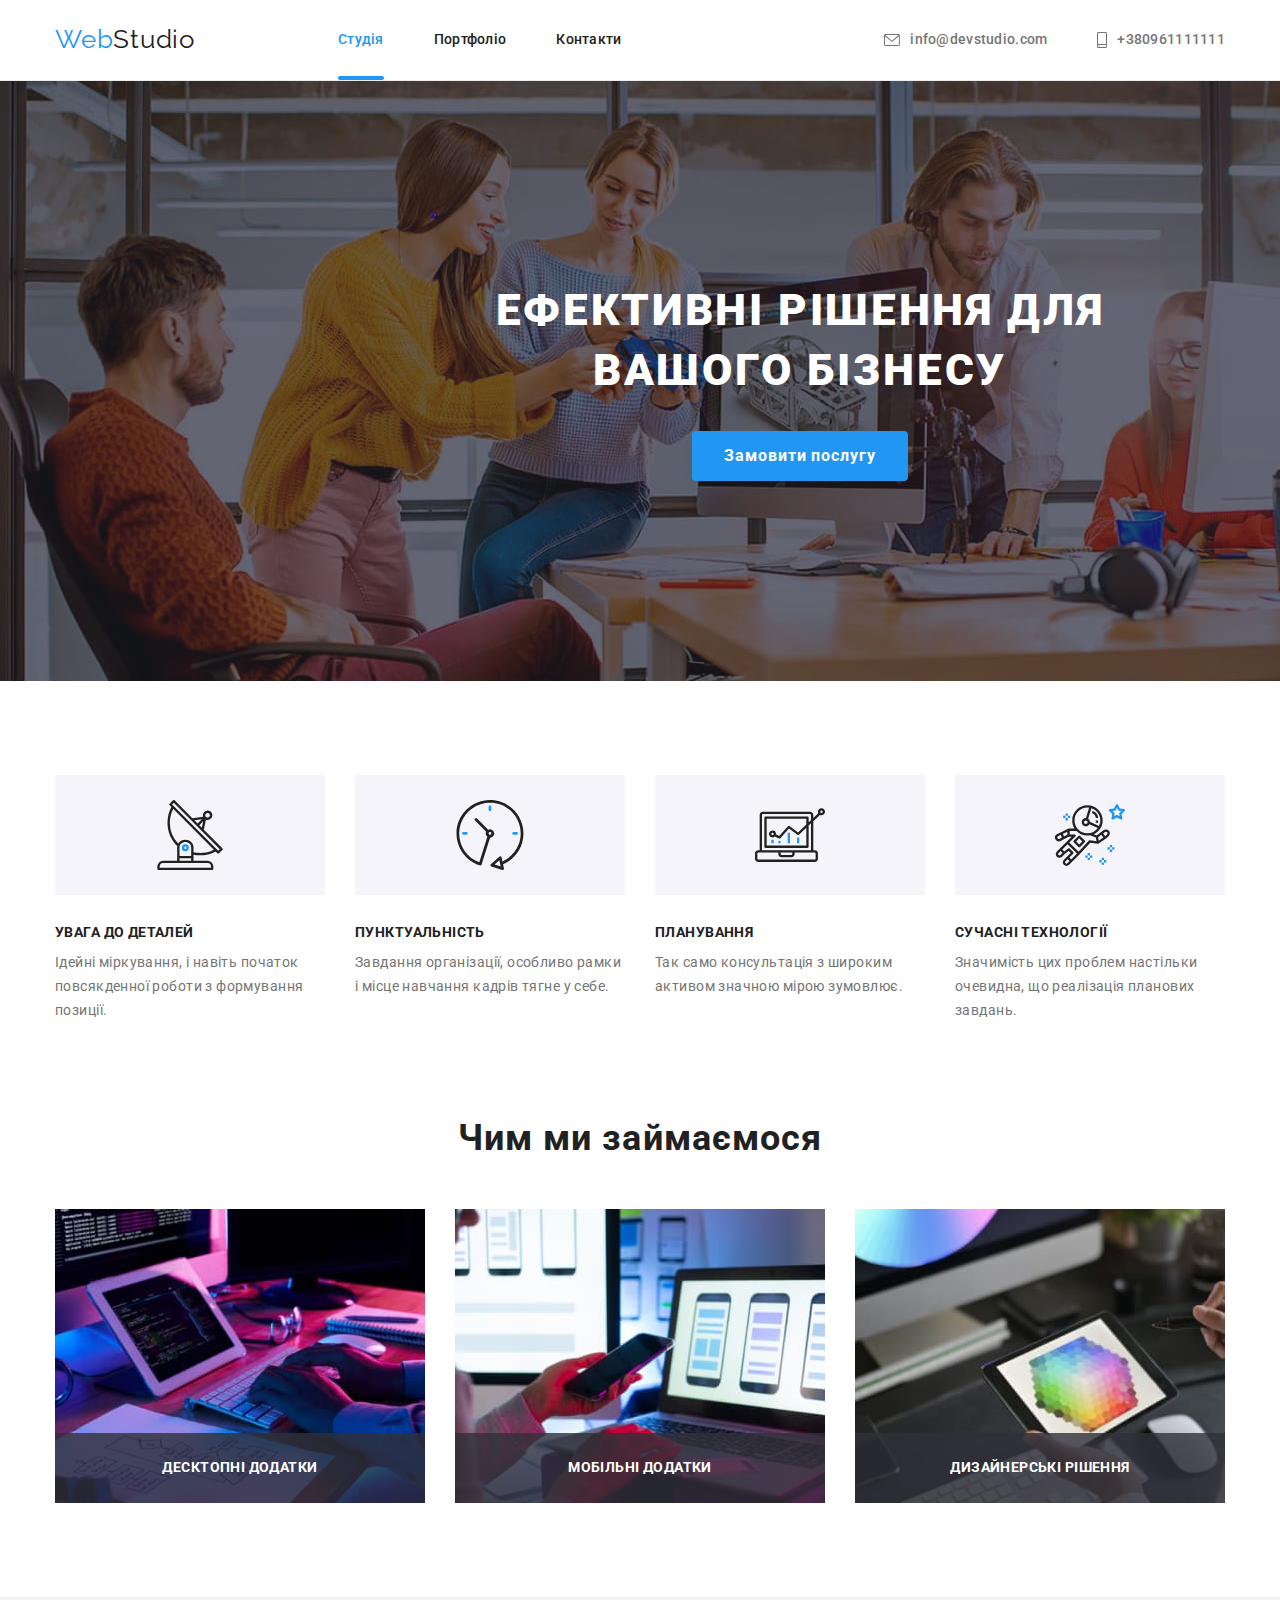
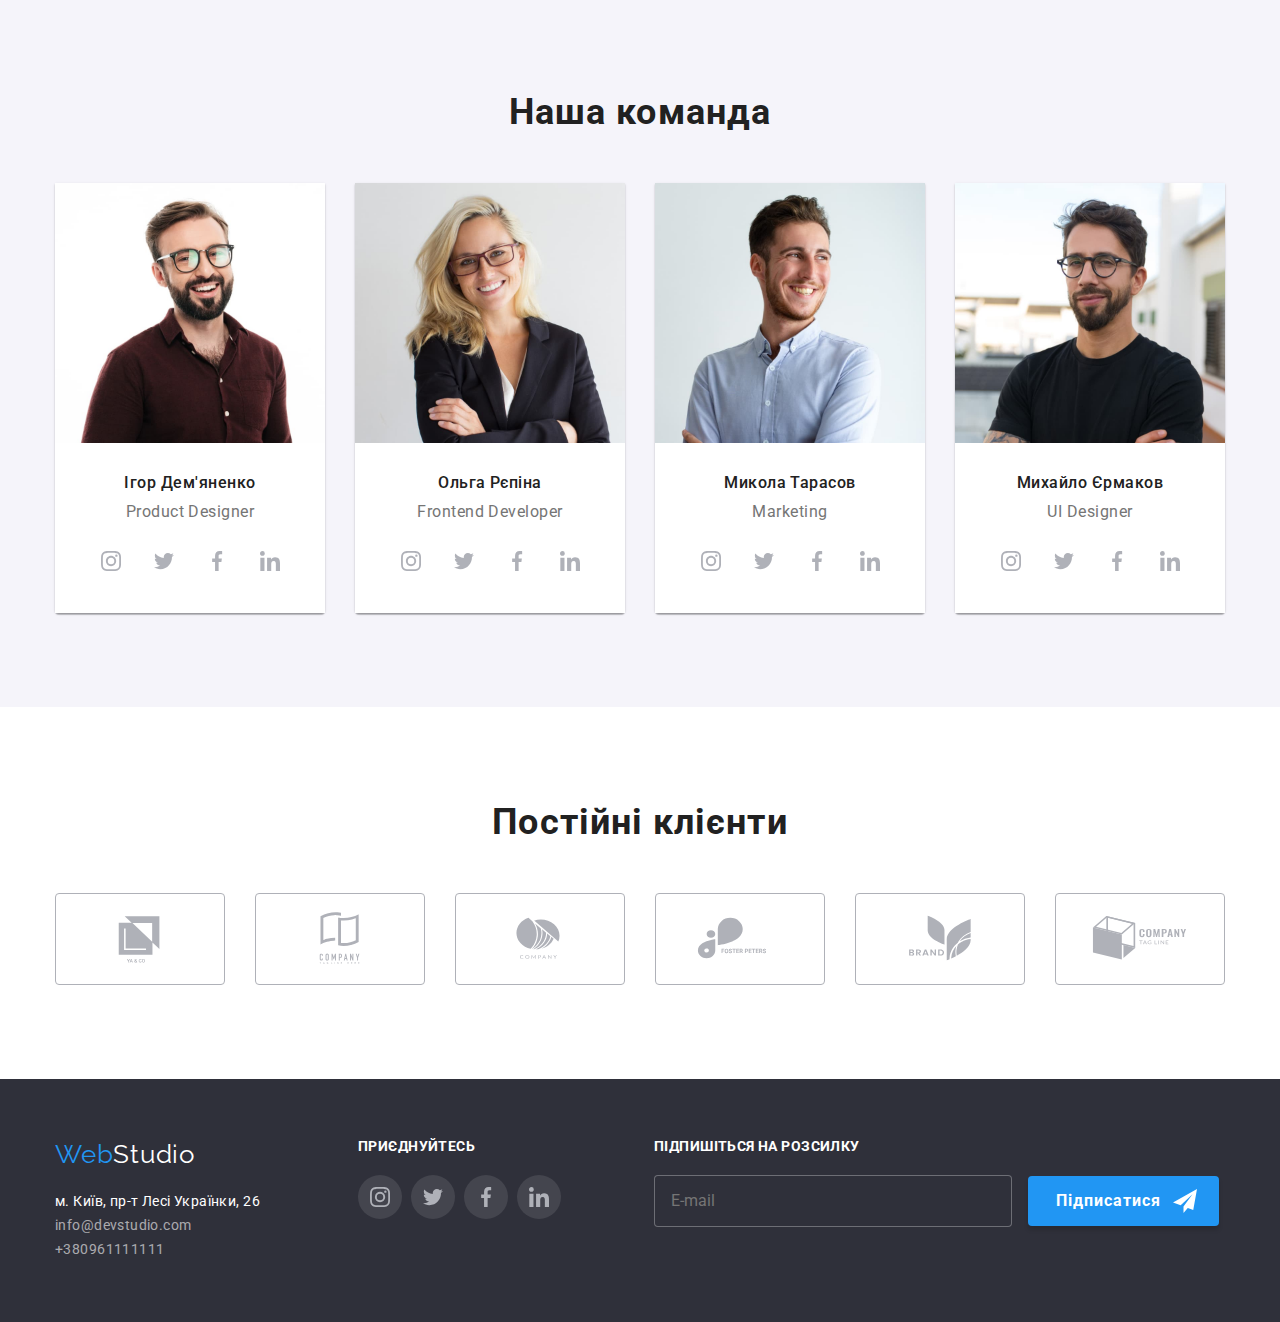
==== index.html @ 8be4a4b4 "Create forms" ====
<!DOCTYPE html>
<html lang="uk">
<head>
    <meta charset="UTF-8">
    <meta http-equiv="X-UA-Compatible" content="IE=edge">
    <meta name="viewport" content="width=, initial-scale=1.0">
    <title>Студія</title>
    
    <link rel="preconnect" href="https://fonts.googleapis.com">
    <link rel="preconnect" href="https://fonts.gstatic.com" crossorigin>
    <link href="https://fonts.googleapis.com/css2?family=Raleway:wght@700&family=Roboto:wght@400;500;700;900&display=swap"
        rel="stylesheet">

    <link rel="stylesheet" href="https://cdnjs.cloudflare.com/ajax/libs/modern-normalize/1.0.0/modern-normalize.min.css" />
    <link rel="stylesheet" href="./css/styles.css"/>
</head>

<body>



<header class="header">
   
<div class="container header-nav">
    <nav>
        <ul class="site-nav list">

            <li> <a class="logo" lang="en" href="/">Web<span class="logo-header-studio">Studio</span></a> </li>
            <li class="current"> <a class="link current" href="/" >Студія</a> </li>
            <li> <a class="link" href="./portfolio.html" >Портфоліо</a> </li>
            <li> <a class="link" href="" >Контакти</a> </li>
        
        </ul>
    </nav>

    <ul class="site-contacts list">

        <li>
            <a class="link" lang="en" href="mailto:info@devstudio.com">
            <svg class="icon mail">
                <use href="./images/icon.svg#envelope"></use>
            </svg>
        info@devstudio.com</a> 
        </li>
        <li> 
            <a class="link" href="tel:+380961111111">
            <svg class="icon phone">
                <use href="./images/icon.svg#smartphone"></use>
            </svg>
            +380961111111</a>
        </li>

    </ul>
    </div>
</header>



<main>
    <section class="hero overlay">
        
        <h1 class="hero-title">Ефективні рішення для вашого бізнесу</h1>
        <button data-modal-open class="hero-button" type="button">Замовити послугу</button>
    </section>

    <section class="section">

    <div class="container">
        <h2 class="visually-hidden">Особливості нашої роботи</h2> <!--Зробити заголовок невидимим за допомогою CSS-->

        <ul class="features list">
            <li class="features-item">
                <div class="features-container">
                   <svg class="features-icon">
                       <use href="./images/icon.svg#antenna"></use>
                   </svg>
                </div>
                
               <h3 class="features-name">УВАГА ДО ДЕТАЛЕЙ</h3> 
               <p class="text">Ідейні міркування, і навіть початок повсякденної роботи з формування позиції.</p>
            </li>

            <li class="features-item">
                <div class="features-container">
                    <svg class="features-icon">
                        <use href="./images/icon.svg#clock"></use>
                    </svg>
                </div>
               
               <h3  class="features-name">ПУНКТУАЛЬНІСТЬ</h3>
               <p class="text">Завдання організації, особливо рамки і місце навчання кадрів тягне у себе.</p>
            </li>

            <li class="features-item">
                <div class="features-container">
                    <svg class="features-icon">
                        <use href="./images/icon.svg#diagram"></use>
                    </svg>
                </div>
               
                <h3  class="features-name">ПЛАНУВАННЯ</h3>
                <p class="text">Так само консультація з широким активом значною мірою зумовлює.</p>
            </li>

            <li class="features-item">
                <div class="features-container">
                    <svg class="features-icon">
                        <use href="./images/icon.svg#astronaut"></use>
                    </svg>
                </div>
                
                <h3  class="features-name">СУЧАСНІ ТЕХНОЛОГІЇ</h3>
                <p class="text">Значимість цих проблем настільки очевидна, що реалізація планових завдань.</p>
            </li>
    
        </ul>
    </div>

     </section>

  
    
    <section class="section no-padding">

        <div class="container">

        <h2 class="section-title">Чим ми займаємося</h2>
        <ul class="example list">
            <li class="example-item" > 
                <a href="">
                <div class="thumb-example">
                  <img class="example-image" src="./images/img(1).jpg" alt="руки людини, що набирають текс на клавіатурі" width="370" height="294">  
                  <h2 class="title-up">Десктопні додатки</h2>
                </div>
                </a>
            </li>
            <li class="example-item" > 
                <a href="">
                    <div class="thumb-example">
                     <img class="example-image" src="./images/img-1(1).jpg" alt="людина працює на ноутбуці" width="370" height="294">
                     <h2 class="title-up">Мобільні додатки</h2>
                    </div>
                    </a>
             </li>
            <li class="example-item" >
                 <a href="">
                    <div class="thumb-example">
                     <img class="example-image" src="./images/img-2(1).jpg" alt="руки людини, що працює за планшетом" width="370" height="294">
                     <h2 class="title-up">Дизайнерські рішення</h2>
                    </div>
                    </a>
                 </li> 
        </ul>

        </div>

    </section>

    <section class="section team">

        <div class="container">

        <h2 class="section-title">Наша команда</h2>
        <ul class="team-list list">
            <li class="team-item"> 
                <img class="photo" src="./images/img.jpg" alt="фото співробітника" width="270" height="260">
            <div class="text-container">
                <h3 class="team-subtitle">Ігор Дем'яненко</h3>
                <p class="text" lang="en">Product Designer</p>
            
                <ul class="social-links list">
                   <li><a class="social-item" href="">
                    <svg class="social-icon">
                        <use href="./images/icon.svg#instagram"></use>
                    </svg>
                   </a>
                </li>

                    <li><a class="social-item" href="">
                            <svg class="social-icon">
                                <use href="./images/icon.svg#twitter"></use>
                            </svg>
                        </a></li>
                    
                    <li><a class="social-item" href="">
                            <svg class="social-icon">
                                <use href="./images/icon.svg#facebook"></use>
                            </svg>
                        </a>
                    </li>

                    <li><a class="social-item" href="">
                            <svg class="social-icon">
                                <use href="./images/icon.svg#linkedin"></use>
                            </svg>
                        </a></li>
                </ul>
            </div>
                
            </li>

            <li class="team-item"> 
                <img class="photo" src="./images/img-1.jpg" alt="фото співробітника" width="270" height="260">
                <div class="text-container">
                <h3 class="team-subtitle">Ольга Рєпіна</h3>
                <p class="text" lang="en">Frontend Developer</p>

                <ul class="social-links list">
                    <li><a class="social-item" href="">
                            <svg class="social-icon">
                                <use href="./images/icon.svg#instagram"></use>
                            </svg>
                        </a>
                    </li>
                
                    <li><a class="social-item" href="">
                            <svg class="social-icon">
                                <use href="./images/icon.svg#twitter"></use>
                            </svg>
                        </a></li>
                
                    <li><a class="social-item" href="">
                            <svg class="social-icon">
                                <use href="./images/icon.svg#facebook"></use>
                            </svg>
                        </a>
                    </li>
                
                    <li><a class="social-item" href="">
                            <svg class="social-icon">
                                <use href="./images/icon.svg#linkedin"></use>
                            </svg>
                        </a></li>
                </ul>
                </div>
            </li>

            <li class="team-item"> 
                <img class="photo" src="./images/img-2.jpg" alt="фото співробітника" width="270" height="260">
                <div class="text-container">
                <h3 class="team-subtitle">Микола Тарасов</h3>
                <p class="text" lang="en">Marketing</p>

                <ul class="social-links list">
                    <li><a class="social-item" href="">
                            <svg class="social-icon">
                                <use href="./images/icon.svg#instagram"></use>
                            </svg>
                        </a>
                    </li>
                
                    <li><a class="social-item" href="">
                            <svg class="social-icon">
                                <use href="./images/icon.svg#twitter"></use>
                            </svg>
                        </a></li>
                
                    <li><a class="social-item" href="">
                            <svg class="social-icon">
                                <use href="./images/icon.svg#facebook"></use>
                            </svg>
                        </a>
                    </li>
                
                    <li><a class="social-item" href="">
                            <svg class="social-icon">
                                <use href="./images/icon.svg#linkedin"></use>
                            </svg>
                        </a></li>
                </ul>
                </div>
            </li>

            <li class="team-item"> 
                <img class="photo" src="./images/img-3.jpg" alt="фото співробітника" width="270" height="260">
                <div class="text-container">
                <h3 class="team-subtitle">Михайло Єрмаков</h3>
                <p class="text" lang="en">UI Designer</p>

                <ul class="social-links list">
                    <li><a class="social-item" href="">
                            <svg class="social-icon">
                                <use href="./images/icon.svg#instagram"></use>
                            </svg>
                        </a>
                    </li>
                
                    <li><a class="social-item" href="">
                            <svg class="social-icon">
                                <use href="./images/icon.svg#twitter"></use>
                            </svg>
                        </a></li>
                
                    <li><a class="social-item" href="">
                            <svg class="social-icon">
                                <use href="./images/icon.svg#facebook"></use>
                            </svg>
                        </a>
                    </li>
                
                    <li><a class="social-item" href="">
                            <svg class="social-icon">
                                <use href="./images/icon.svg#linkedin"></use>
                            </svg>
                        </a></li>
                </ul>
                </div>
            </li>
        </ul>
 

    </section>

    <section class="section clients">
        <div class="container">

        <h2 class="section-title">Постійні клієнти</h2>

        <ul class="clients-list list">
            <li><a class="link-client" href="">
                <svg class="icon-client">
                    <use href="./images/icon.svg#Client1"></use>
                </svg>
            </a></li>

            <li><a class="link-client" href="">
                <svg class="icon-client">
                    <use href="./images/icon.svg#Client2"></use>
                </svg>
            </a></li>

            <li><a class="link-client" href="">
                <svg class="icon-client">
                    <use href="./images/icon.svg#Client3"></use>
                </svg>
            </a></li>

            <li><a class="link-client" href="">
                <svg class="icon-client">
                    <use href="./images/icon.svg#Client4"></use>
                </svg>
            </a></li>

            <li><a class="link-client" href="">
                <svg class="icon-client">
                    <use href="./images/icon.svg#Client5"></use>
                </svg>
            </a></li>

            <li><a class="link-client" href="">
                <svg class="icon-client">
                    <use href="./images/icon.svg#Client6"></use>
                </svg>
            </a></li>
        </ul>

        </div>
    </section>
</main>

<footer>
    <div class="container">
      <div class="flex-container">
        <div>
         <a class="logo" lang="en" href="./index.html">Web<span class="logo-studio-footer">Studio</span></a>
          <address>
            <ul class="footer list">
              <li><a class="address" href="https://goo.gl/maps/CPtrU1FHBa2aNyZL9">м. Київ, пр-т Лесі Українки, 26</a></li>
              <li><a href="mailto:info@devstudio.com">info@devstudio.com</a></li>
              <li><a href="tel:+380961111111">+380961111111</a></li>
            </ul>
           </address>
        </div>

    <div class="social-footer">
        <div>
        <p>Приєднуйтесь</p>
        <ul class="social-links list">
            <li><a class="social-item item-footer" href="">
                    <svg class="social-icon">
                        <use href="./images/icon.svg#instagram"></use>
                    </svg>
                </a>
            </li>
        
            <li><a class="social-item item-footer" href="">
                    <svg class="social-icon">
                        <use href="./images/icon.svg#twitter"></use>
                    </svg>
                </a></li>
        
            <li><a class="social-item item-footer" href="">
                    <svg class="social-icon">
                        <use href="./images/icon.svg#facebook"></use>
                    </svg>
                </a>
            </li>
        
            <li><a class="social-item item-footer" href="">
                    <svg class="social-icon">
                        <use href="./images/icon.svg#linkedin"></use>
                    </svg>
                </a></li>
        </ul>
        </div>

    </div>

    <form class="subscribe">
        <p>Підпишіться на розсилку</p>
        <input type="email" name="email" placeholder="E-mail">
        <button class="subscribe-button" type="submit">Підписатися
            <svg class="icon-airplane">
                <use href="./images/icon.svg#airplane"></use>
            </svg>
        </button>

    </form>
    </div>

    </div>
</footer>

<!-- МОДАЛЬНЕ ВІКНО -->
<div data-modal class="backdrop is-hidden">
    <div class="modal">
        <button class="botton-close" data-modal-close type="button" >
            <svg class="x-close">
                <use href="./images/icon.svg#icon-x-close"></use>
            </svg>
        </button>

        <form class="request" name="">
            <p>Залиште свої дані, ми вам передзвонимо</p>

            <label for="username">Ім'я</label>
            <input type="text" id="username">

            <label for="email">Пошта</label>
            <input type="email" id="email">

            <label for="tel">Телефон</label>
            <input type="tel" id="tel">

            <label for="comment">Коментар</label>
            <textarea type="text" id="comment" placeholder="Введіть текст" rows="5"> </textarea>

            <div class="check-box">
                <input type="checkbox" name="agree" id="agree">
                <label for="agree">Погоджуюся з розсилкою та приймаю <a href="">Умови договіру</a></label>
            </div>
            
            <button class="modal-batton" type="submit">Відправити</button>

        </form>
    </div>
</div>

<script src="./js/modal.js">

</script>
</body>
</html>
---- css/styles.css ----
/* основний колір #212121
вторичній колір текста #757575
колір акцента #2196F3
вторичний колір фона #F5F4FA */

:root {
    --primary-white-color: #ffffff;
    --primary-text-color: #212121;
    --accent-color: #2196F3;
    --text-color: #757575;
    /* --card-set-gap: 30px; */
}

body {
    background-color: var(--primary-white-color);
    color: var(--primary-text-color);

    font-family: Roboto, sans-serif;
}

.container {
    width: 1200px;
    /* outline: 2px dashed rgb(236, 22, 172); */
    padding: 0 15px ;
    margin-left: auto;
    margin-right: auto;
}

/* Утіліти */
.list {
    list-style: none;
    padding: 0;
    margin: 0;
}

h1, h2, h3, p {
    margin-top: 0;
    margin-bottom: 0;
    padding-top: 0;
    padding-bottom: 0;
}

.header {
    border-bottom: 1px solid #ECECEC;
}
/* nav */
.logo {
    color: var(--accent-color);
    font-family: Raleway, sans-serif;
    font-size: 26px;
    line-height: 1.2;
    letter-spacing: 0.03em;
    text-decoration: none;

    margin-right: 93px;
}

.logo-header-studio {
    color: var(--primary-text-color);
}

.header-nav {
    display: flex;
    align-items: center;  
}


.site-nav {
    display: flex;
    align-items:center;
    gap: 50px;
}

.site-contacts {
    display: flex;
    align-items: center;
    margin-left: auto;
    gap: 50px;
}

.site-nav .link {
    color: var(--primary-text-color);
    font-weight: 500;
    font-size: 14px;
    line-height: 1.14;
    letter-spacing: 0.02em;
    text-decoration: none;

    display: block;
    padding-top: 32px;
    padding-bottom: 32px;

    transition-property: color;
    transition-duration: 250ms;
    transition-timing-function: cubic-bezier(0.4,0,0.2,1);
}

.site-nav .link.current {
    position: relative;
    color: var(--accent-color);
}

.site-nav a.current::after {
    position: absolute;
    bottom: 0;
    left: 0;
    display: block;
    content: "";
    height: 4px;
    width: 100%;
    background-color: var(--accent-color);
    border-radius: 2px;
}

.site-contacts .link {
    color: var(--text-color);
    text-decoration: none;
    font-weight: 500;
    font-size: 14px;
    line-height: 1.14;
    letter-spacing: 0.02em;
   
    display: flex;
    align-items: center;
    padding-top: 32px;
    padding-bottom: 32px;
    height: 16px;
    fill: var(--text-color);

    transition-property: color;
    transition-duration: 250ms;
    transition-timing-function: cubic-bezier(0.4, 0, 0.2, 1);
}

.site-nav .link:hover, .site-nav .link:focus,
.site-contacts .link:hover, .site-contacts .link:focus {
    color: var(--accent-color);
    fill: var(--accent-color);
}


.icon {
    margin-right: 10px;
}

.mail {
    width: 16px;
    height: 12px;
}

.phone {
    width: 10px;
    height: 16px;
}

/* hero */
.hero {
    text-align: center;
    background-color: #C4C4C4;
    width: 1600px;
    padding-top: 200px;
    padding-bottom: 200px;
    margin-left: auto;
    margin-right: auto;
}
/* OVERLAY */
.overlay {
    max-width: 1600px;
    height: 600px;
    /* margin-left: auto;
    margin-right: auto; */
    background-image: linear-gradient(
        to right,
        rgba(47, 48, 58, 0.4),
        rgba(47, 48, 58, 0.4)
        ),
        url(../images/Header-image.jpg);
    background-size: cover;
    background-repeat: no-repeat;
    background-position: center;
}

.hero-title {
    color: var(--primary-white-color);
    font-weight: 900;
    font-size: 44px;
    line-height: 1.36;
    letter-spacing: 0.06em;
    text-transform: uppercase;
    
    margin-bottom: 30px;
    max-width: 690px;
    margin-left: auto;
    margin-right: auto;
}

.hero-button {
    font-family: inherit;
    color: var(--primary-white-color);
    background-color: var(--accent-color);
    font-weight: 700;
    font-size: 16px;
    line-height: 1.9;
    align-items: center;
    letter-spacing: 0.06em;

    border: none;
    border-radius: 4px;
    padding: 10px 32px;

    cursor: pointer;

    transition-property: background-color;
    transition-duration: 250ms;
    transition-timing-function: cubic-bezier(0.4, 0, 0.2, 1);
}

.hero-button:hover, .hero-button:focus {
background-color:#188CE8;
}


/* ПЕРЕВАГИ */
.visually-hidden {
    position: absolute;
    width: 1px;
    height: 1px;
    margin: -1px;
    border: 0;
    padding: 0;
    white-space: nowrap;
    clip-path: inset(100%);
    clip: rect(0 0 0 0);
    overflow: hidden;
}

.features {
    display: flex;
}

.features li:not(:last-child) {
    margin-right: 30px;
}

.features-container {
    display: flex;
    width: 270px;
    height: 120px;
    background-color: #F5F4FA;
    margin-bottom: 30px;
    justify-content: center;
    align-items: center;
}

.features-icon {
    width: 70px;
    height: 70px;
}

.features-name {
    font-weight: 700;
    font-size: 14px;
    line-height: 1.14;
    letter-spacing: 0.03em;
    text-transform: uppercase;

    margin-bottom: 10px;
}

.features.list .text {
    font-size: 14px;
    line-height: 1.71;
    letter-spacing: 0.03em;
}

/* АЛЬТЕРНАТИВНИЙ СПОСІБ ДОДАВАННЯ SVG ЧЕРЕЗ ПСЕВДОЕЛЕМЕНТИ */
/* .features-item::before {
    content: ""; 
    height: 120px;
    width: 270px;
    background-size: contain;
    background-position: center;
    background-repeat: no-repeat;
    display: flex;
    margin-bottom: 30px;
}

.details::before {
    background-image: url(../images/svg/antenna\ 1.svg);
}

.timing::before {
    background-image: url(../images/Features2.png);
}

.plans::before {
    background-image: url(../images/Features3.png);
}
.technology::before {
    background-image: url(../images/Features4.png); */

.text {
    color: var(--text-color);
}

.section {
    padding-top: 94px;
    padding-bottom: 94px;
}
/* WORKS */
.no-padding {
    padding-top: 0;
}

.section-title {
    font-weight: 700;
    font-size: 36px;
    line-height: 1.17;
    text-align: center;
    letter-spacing: 0.03em;

    margin-bottom: 50px;
}

.example {
    display: flex;
    justify-content: space-between;
}
.example-image {
    display: block;
}
.thumb-example {
    position: relative;
}
.title-up {
    background-color:rgba(47, 48, 58, 0.8);;
    position: absolute;
    bottom: 0;
    left: 0;

    font-size: 14px;
    line-height: 1.14;
    text-align: center;
    letter-spacing: 0.03em;
    text-transform: uppercase;
    color: var(--primary-white-color);

    min-width: 370px;
    padding: 27px;
}

/* КОМАНДА */
.team {
    background-color: #F5F4FA;  
}

.team-list {
    display: flex;
    justify-content: space-between;
}

.team-item {
    border-radius: 0px 0px 4px 4px;
    box-shadow: 0px 1px 3px rgba(0, 0, 0, 0.12),
        0px 1px 1px rgba(0, 0, 0, 0.14),
        0px 2px 1px rgba(0, 0, 0, 0.2);;
}

.photo {
    display: block;
}

.text-container {
    background-color: var(--primary-white-color);
    width: 270px;
    padding: 30px 0px;  
   
}

.team-subtitle {
    font-weight: 500;
    font-size: 16px;
    line-height: 1.19;
    letter-spacing: 0.03em;
    text-align: center;

    margin-bottom: 10px;
}

.team-list .text {
    font-size: 16px;
    line-height: 1.19;
    letter-spacing: 0.03em;
    text-align: center;
    margin-bottom: 18px;
}

.social-links {
    display: flex;
    justify-content:center;
}

.social-item {
    fill: #AFB1B8;
    display: flex;
    align-items: center;
    justify-content: center;
    width: 44px;
    height: 44px;
    border-radius: 50%;

    transition-property: fill, background-color;
    transition-duration: 250ms;
    transition-timing-function: cubic-bezier(0.4, 0, 0.2, 1);
}

.social-links li:not(:last-child){
    margin-right: 9px;
}

.social-item:hover, .social-item:focus {
    fill: var(--primary-white-color);
    background-color: var(--accent-color);
}

.social-icon {
    width: 20px;
    height: 20px;
    
}
/* CLIENTS */
.clients-list {
    display: flex; 
}

.clients-list .link-client {
    display: flex;
    width: 170px;
    height: 92px;
    justify-content: center;
    align-items: center;
    border: 1px solid #AFB1B8;
    border-radius: 4px;
    fill: #AFB1B8;

    transition-property: fill, border-color;
    transition-duration: 250ms;
    transition-timing-function: cubic-bezier(0.4, 0, 0.2, 1);
}

.link-client:hover, .link-client:focus{
    fill: var(--accent-color);
    border: 1px solid var(--accent-color);
}

.clients-list li:not(:last-child) {
    margin-right: 30px;
}

.icon-client {
    width: 106px;
    height: 60px;
}

/* Footer */
footer {
    background-color: #2F303A;
    padding-top: 60px;
    padding-bottom: 60px;
}


.logo-studio-footer {
    color: var(--primary-white-color);
}

.footer a {
    color:rgba(255, 255, 255, 0.6);
    font-weight: 400;
    font-size: 14px;
    line-height: 1.71;
    letter-spacing: 0.03em;
    text-decoration: none;

    transition-property: fill, color, background-color;
    transition-duration: 250ms;
    transition-timing-function: cubic-bezier(0.4, 0, 0.2, 1);
    }

.footer a:hover, .footer a:focus {
    color: var(--accent-color);
}    
    
.footer .address {
    color: var(--primary-white-color);
}

address {
    font-style: normal;
    margin-top: 20px;
    }
.flex-container {
    display: flex;
}

.social-footer {
    display: flex;
    margin-left: 70px;
}

.social-footer p {
    color: var(--primary-white-color);
    text-transform: uppercase;
    font-weight: 700;
    font-size: 14px;
    line-height: 1.14;
    letter-spacing: 0.03em;
    margin-bottom: 20px;
}

.item-footer {
    width: 44px;
    height: 44px;
    border-radius: 50%;
    background-color: rgba(255, 255, 255, 0.1);;
}
/* FORM-IN-FOOTER */
.subscribe {
    margin-left: 93px;
}
.subscribe p {
    font-weight: 700;
    font-size: 14px;
    line-height: 1.14;
    letter-spacing: 0.03em;
    text-transform: uppercase;
    color: var(--primary-white-color);

    margin-bottom: 20px;
}
.subscribe input {
    border: 1px solid rgba(255, 255, 255, 0.3);
    border-radius: 4px;
    background-color: #2F303A;
    padding: 16px;
    width: 358px;
    margin-right: 12px;
}
.subscribe-button {
    position: relative;

    font-family: inherit;
    font-weight: 700;
    font-size: 16px;
    line-height: 30px;
    letter-spacing: 0.06em;
    
    color: var(--primary-white-color);
    background-color: var(--accent-color);
    box-shadow: 0px 4px 4px rgba(0, 0, 0, 0.15);
    border-radius: 4px;
    border: none;
    cursor: pointer;
    width: 191px;
    padding: 10px 62px 10px 28px;
   
}
.icon-airplane {
    position: absolute;
    top: 25%;
    right: 22px;
   
    width: 24px;
    height: 24px;
   
}
/* МОДАЛЬНЕ ВІКНО */
.backdrop {
    position: fixed;
    top: 0;
    left: 0;
    opacity: 1;

    width: 100%;
    height: 100%;
    background-color: rgba(0, 0, 0, 0.2);

    transition: opacity 250ms cubic-bezier(0.4, 0, 0.2, 1);
}

.backdrop.is-hidden {
    opacity: 0;
    pointer-events: none;
}

.backdrop.is-hidden .modal {
    transform: translate(-50%, -50%) scale(1.1);
}

.modal {
    position: absolute;
    top: 50%;
    left: 50%;
    transform: translate(-50%, -50%) scale(1);
   
    min-width: 528px;
    min-height: 521px;
    padding: 40px;
    background-color: #ffffff;
    border-radius: 4px;
    box-shadow: 0px 1px 3px rgba(0, 0, 0, 0.12), 0px 1px 1px rgba(0, 0, 0, 0.14), 0px 2px 1px rgba(0, 0, 0, 0.2);
    
    transition: transform 250ms cubic-bezier(0.4, 0, 0.2, 1);
}

.botton-close {
    position: absolute;
    top: 8px;
    right: 8px;

    display: flex;
    border-radius: 50%;
    border: 1px solid rgba(0, 0, 0, 0.1);
    padding: 6px;
    background-color: #ffffff;
    fill: #212121;
    cursor: pointer;
    
    transition: fill 250ms cubic-bezier(0.4, 0, 0.2, 1);
}
.botton-close:hover .x-close,
.botton-close:focus .x-close {
    fill: var(--accent-color);
}
.x-close {
    width: 18px;
    height: 18px;
}
/* FORM */
.request {
    display: flex;
    flex-direction: column;
}
.request p {
    margin-bottom: 12px;
    font-weight: 700;
    font-size: 20px;
    line-height: 1.15;
    text-align: center;
    letter-spacing: 0.03em;
}
.request label {
    margin-bottom: 4px;
    color: var(--text-color);
    font-weight: 400;
    font-size: 12px;
    line-height: 1.16;
    letter-spacing: 0.01em;
}
.request input {
    padding: 11px;
    margin-bottom: 10px;
    border: rgba(33, 33, 33, 0.2) solid 1px;
    border-radius: 4px;
}
.request textarea {
    resize: none;
    margin-bottom: 20px;
    border: rgba(33, 33, 33, 0.2) solid 1px;
    border-radius: 4px;
}
.check-box {
    display: flex;
    align-items: flex-end;
}
.check-box label {
    font-weight: 400;
    font-size: 14px;
    line-height: 24px;
    letter-spacing: 0.03em;
    margin-left: 8px;
}
.request a {
    color: var(--accent-color);
}
.modal-batton {
    font-family: inherit;
    font-weight: 700;
    font-size: 16px;
    line-height: 1.88;
    letter-spacing: 0.06em;
    color: var(--primary-white-color);
    background-color: var(--accent-color);
    cursor: pointer;
    border: none;   
    padding: 10px 52px;
    width: 200px;
    border-radius: 4px;
    margin-right: auto;
    margin-left: auto;
    margin-top: 30px;
    box-shadow: 0px 4px 4px rgba(0, 0, 0, 0.15);

    transition: background-color 250ms cubic-bezier(0.4, 0, 0.2, 1);
}
.modal-batton:hover,
.modal-batton:focus {
    background-color: rgba(24, 140, 232, 1); 
}



/* PORTFOLIO */

/* Buttons */
.filter {
    margin-bottom: 50px;
    display: flex;
    justify-content: center;  
}

.filter-button {
    margin-right: 8px;
}

.filter button {
    font-family: inherit;
    font-weight: 500;
    font-size: 16px;
    line-height: 1.62;
    text-align: center;
    letter-spacing: 0.03em;

    cursor: pointer;

    border-radius: 4px;
    border: 0;
    padding: 6px 22px;

    transition-property: color,box-shadow,background-color;
    transition-duration: 250ms;
    transition-timing-function: cubic-bezier(0.4, 0, 0.2, 1);
}

.filter button:hover, .filter button:focus {
    color: var(--primary-white-color);
    background-color: var(--accent-color);
    box-shadow: 0px 3px 1px rgba(0, 0, 0, 0.1), 0px 1px 2px rgba(0, 0, 0, 0.08), 0px 2px 2px rgba(0, 0, 0, 0.12);
}

/* WORKS */
.works .link {
    text-decoration: none;
    color: var(--primary-text-color);
}
.works h2{
    font-weight: 700;
    font-size: 18px;
    line-height: 2.0;
    letter-spacing: 0.06em;

    margin-bottom: 4px;
}

works p{
    color: var(--text-color);
    font-size: 16px;
    line-height: 1.88;
    letter-spacing: 0.03em;
}

.works-name {
    width: 370px;
    border-bottom: 1px solid #EEEEEE;
    border-right: 1px solid #EEEEEE;
    border-left: 1px solid #EEEEEE;
    padding-left: 24px;
    padding-bottom: 20px;
    padding-top: 20px; 
}

.works-picture {
    display: block;
}

.works{
    display: flex;
    flex-wrap: wrap;
    gap: 30px;
}

.card {
    flex-basis: calc((100% - 2*30px) / 3);

    transition-property: box-shadow;
    transition-duration: 250ms;
    transition-timing-function: cubic-bezier(0.4, 0, 0.2, 1);
}

.card:hover {
    box-shadow: 0px 1px 1px rgba(0, 0, 0, 0.12), 0px 4px 4px rgba(0, 0, 0, 0.06), 1px 4px 6px rgba(0, 0, 0, 0.16);
}

.portfolio-thumb {
    position: relative;
    overflow: hidden;
}

.portfolio-overlay {
    position: absolute;
    transform: translateY(140%);
   
    padding: 63px 24px;
    width: 100%;
    height: 100%;
   
    background-color: rgba(33, 150, 243, 0.9);
    font-size: 18px;
    line-height: 1.55;
    letter-spacing: 0.03em;
    color: var(--primary-white-color);

    transition-property: transform;
    transition-duration: 250ms;
    transition-timing-function: cubic-bezier(0.4, 0, 0.2, 1);
    }

.card:hover .portfolio-overlay {
   transform: translateY(-293px);
}
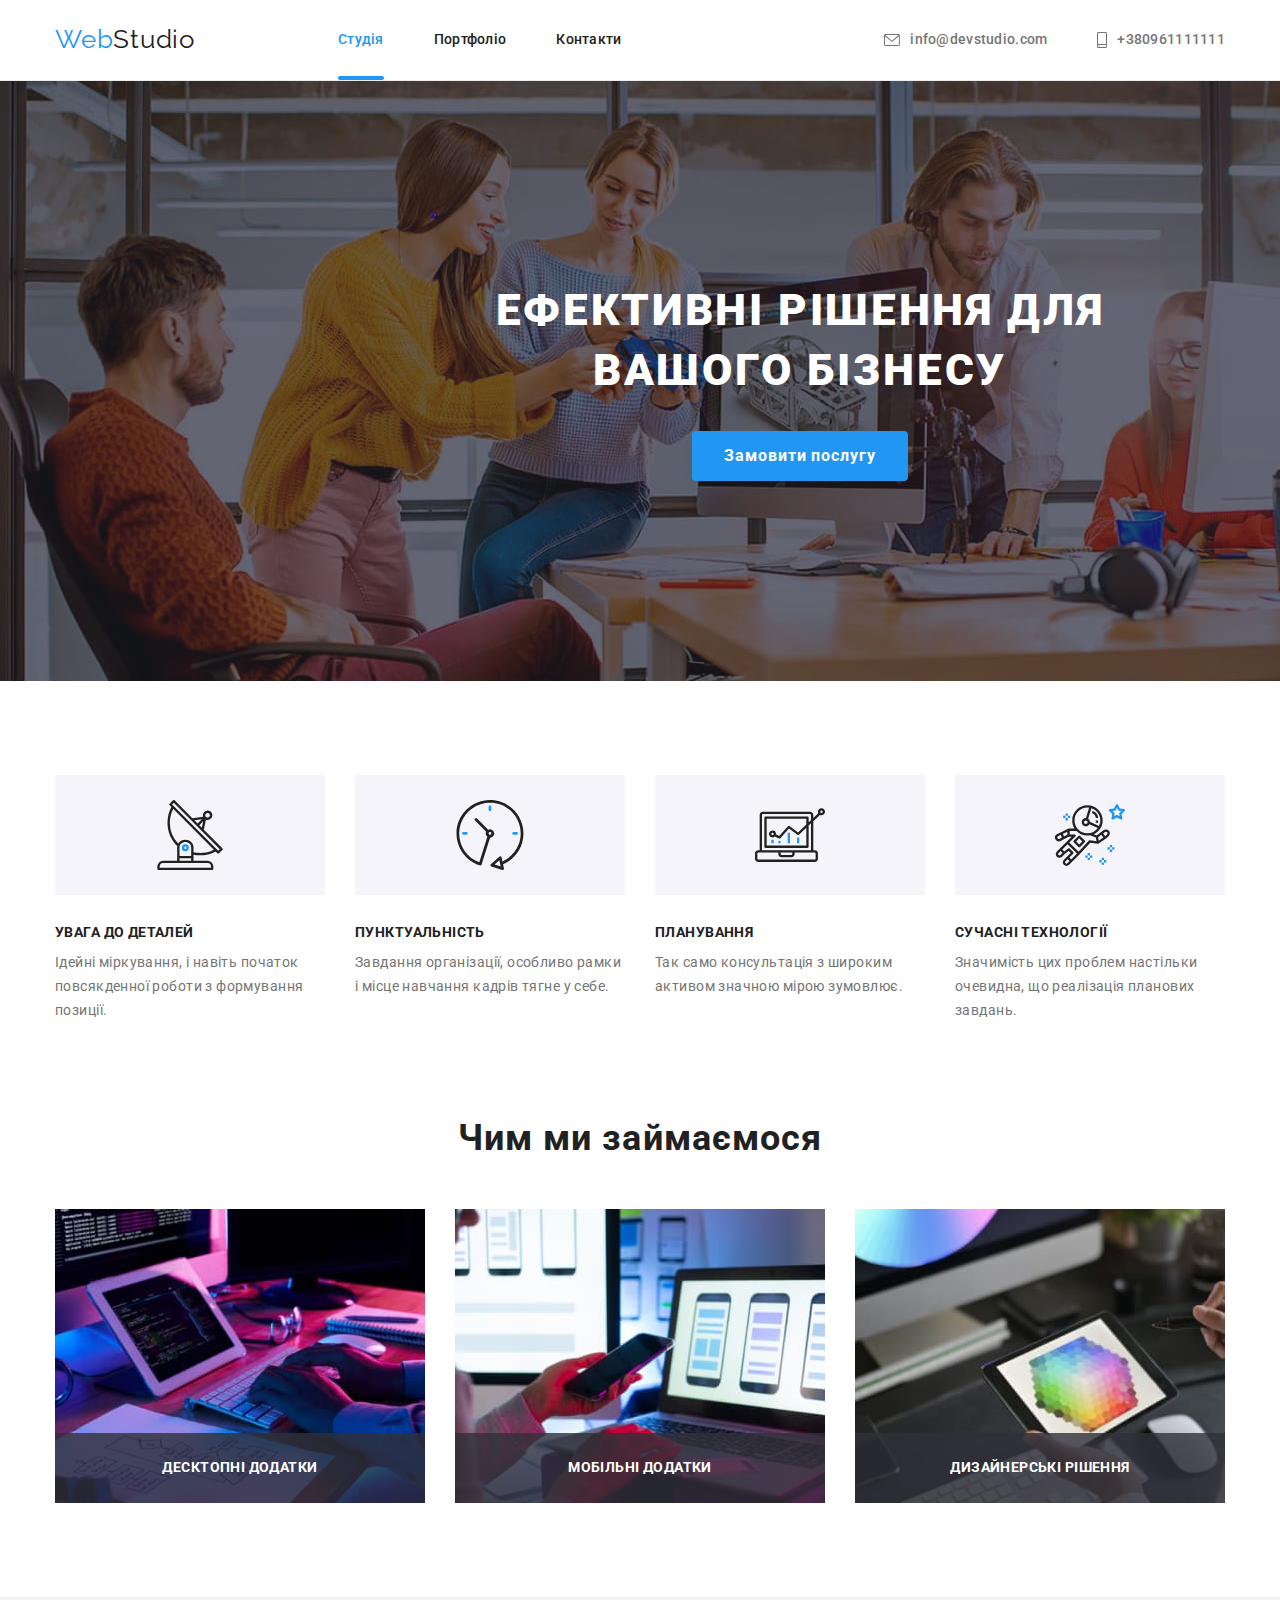
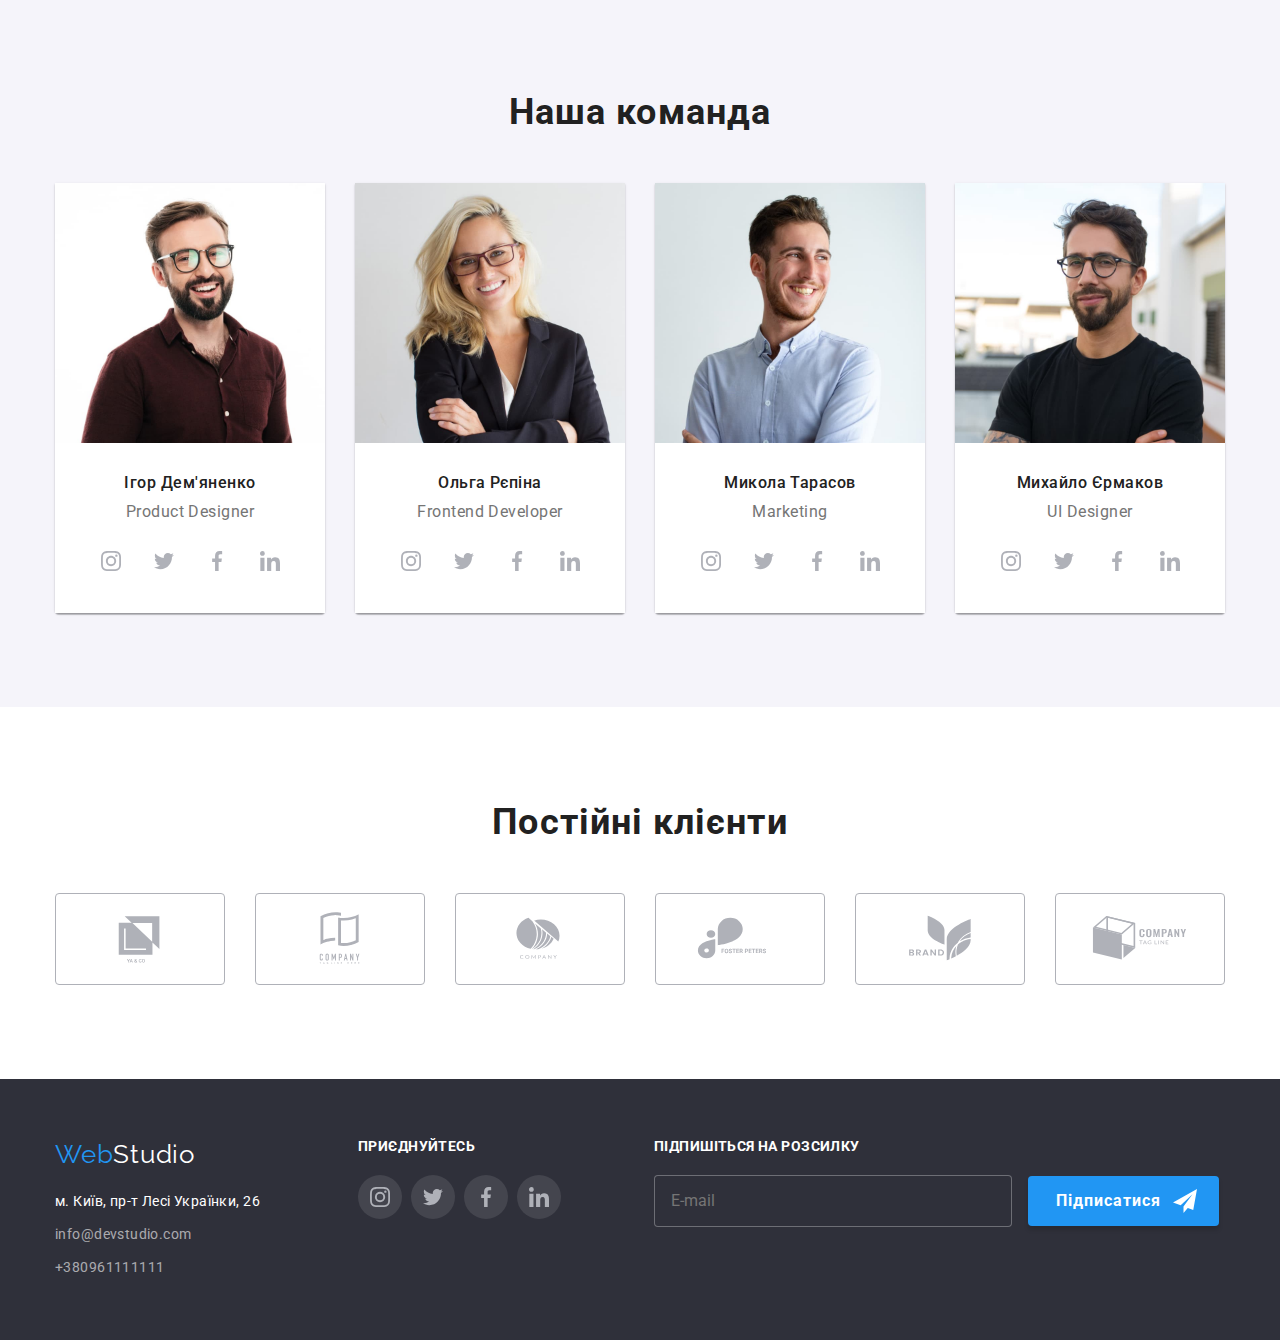
==== commit 9469b948: "Decorate modal" ====
--- a/index.html
+++ b/index.html
@@ -432,18 +432,37 @@
 
         <form class="request" name="">
             <p>Залиште свої дані, ми вам передзвонимо</p>
-
-            <label for="username">Ім'я</label>
-            <input type="text" id="username">
-
-            <label for="email">Пошта</label>
-            <input type="email" id="email">
-
-            <label for="tel">Телефон</label>
-            <input type="tel" id="tel">
-
-            <label for="comment">Коментар</label>
-            <textarea type="text" id="comment" placeholder="Введіть текст" rows="5"> </textarea>
+            
+            <div class="form-field">
+                <label for="username">Ім'я</label>
+                <input type="text" id="username">
+                <svg class="input-icon">
+                    <use href="./images/icon.svg#person-black"></use>
+                </svg>
+            </div>
+            
+            <div class="form-field">
+                <label for="email">Пошта</label>
+                <input type="email" id="email">
+                <svg class="input-icon">
+                    <use href="./images/icon.svg#email-black"></use>
+                </svg>
+            </div>
+           
+            <div class="form-field">
+                <label for="tel">Телефон</label>
+                <input type="tel" id="tel">
+                <svg class="input-icon">
+                    <use href="./images/icon.svg#phone-black"></use>
+                </svg>
+            </div>
+           
+            <div class="form-field">
+                <label for="comment">Коментар</label>
+                <textarea type="text" id="comment" placeholder="Введіть текст" rows="5"> </textarea>
+            </div>
+
+        
 
             <div class="check-box">
                 <input type="checkbox" name="agree" id="agree">
--- a/css/styles.css
+++ b/css/styles.css
@@ -63,7 +63,6 @@
     display: flex;
     align-items: center;  
 }
-
 
 .site-nav {
     display: flex;
@@ -201,7 +200,6 @@
     font-weight: 700;
     font-size: 16px;
     line-height: 1.9;
-    align-items: center;
     letter-spacing: 0.06em;
 
     border: none;
@@ -499,6 +497,11 @@
     font-style: normal;
     margin-top: 20px;
     }
+
+.footer li:not(:last-child) {
+    margin-bottom: 9px;
+}
+
 .flex-container {
     display: flex;
 }
@@ -638,8 +641,7 @@
 }
 /* FORM */
 .request {
-    display: flex;
-    flex-direction: column;
+   
 }
 .request p {
     margin-bottom: 12px;
@@ -649,7 +651,11 @@
     text-align: center;
     letter-spacing: 0.03em;
 }
-.request label {
+.form-field {
+    position: relative;
+    width: 448px;
+}
+.form-field label {
     margin-bottom: 4px;
     color: var(--text-color);
     font-weight: 400;
@@ -657,21 +663,42 @@
     line-height: 1.16;
     letter-spacing: 0.01em;
 }
-.request input {
+.form-field input, .form-field textarea {
+    width: 100%;
     padding: 11px;
-    margin-bottom: 10px;
     border: rgba(33, 33, 33, 0.2) solid 1px;
     border-radius: 4px;
-}
-.request textarea {
+    cursor: pointer;
+    outline: none;
+}
+.form-field input {
+    margin-bottom: 10px;
+    padding-left: 40px;
+}
+.form-field textarea {
     resize: none;
     margin-bottom: 20px;
-    border: rgba(33, 33, 33, 0.2) solid 1px;
-    border-radius: 4px;
+    }
+.input-icon {
+    position: absolute;
+    left: 12px;
+    top: 30px;
+    
+    display: inline-block;
+    width: 18px;
+    height: 18px;
+}
+.form-field input:focus~.input-icon {
+    fill: var(--accent-color);
+}
+.form-field:focus-within {
+   border-color: var(--accent-color);
 }
 .check-box {
     display: flex;
-    align-items: flex-end;
+    align-items: center;
+    justify-content: center;
+    margin-bottom: 30px;
 }
 .check-box label {
     font-weight: 400;
@@ -680,7 +707,7 @@
     letter-spacing: 0.03em;
     margin-left: 8px;
 }
-.request a {
+.check-box a {
     color: var(--accent-color);
 }
 .modal-batton {
@@ -692,15 +719,15 @@
     color: var(--primary-white-color);
     background-color: var(--accent-color);
     cursor: pointer;
-    border: none;   
+    border: none; 
+
+    display: block;
     padding: 10px 52px;
     width: 200px;
     border-radius: 4px;
+    box-shadow: 0px 4px 4px rgba(0, 0, 0, 0.15);
+    margin-left: auto;
     margin-right: auto;
-    margin-left: auto;
-    margin-top: 30px;
-    box-shadow: 0px 4px 4px rgba(0, 0, 0, 0.15);
-
     transition: background-color 250ms cubic-bezier(0.4, 0, 0.2, 1);
 }
 .modal-batton:hover,
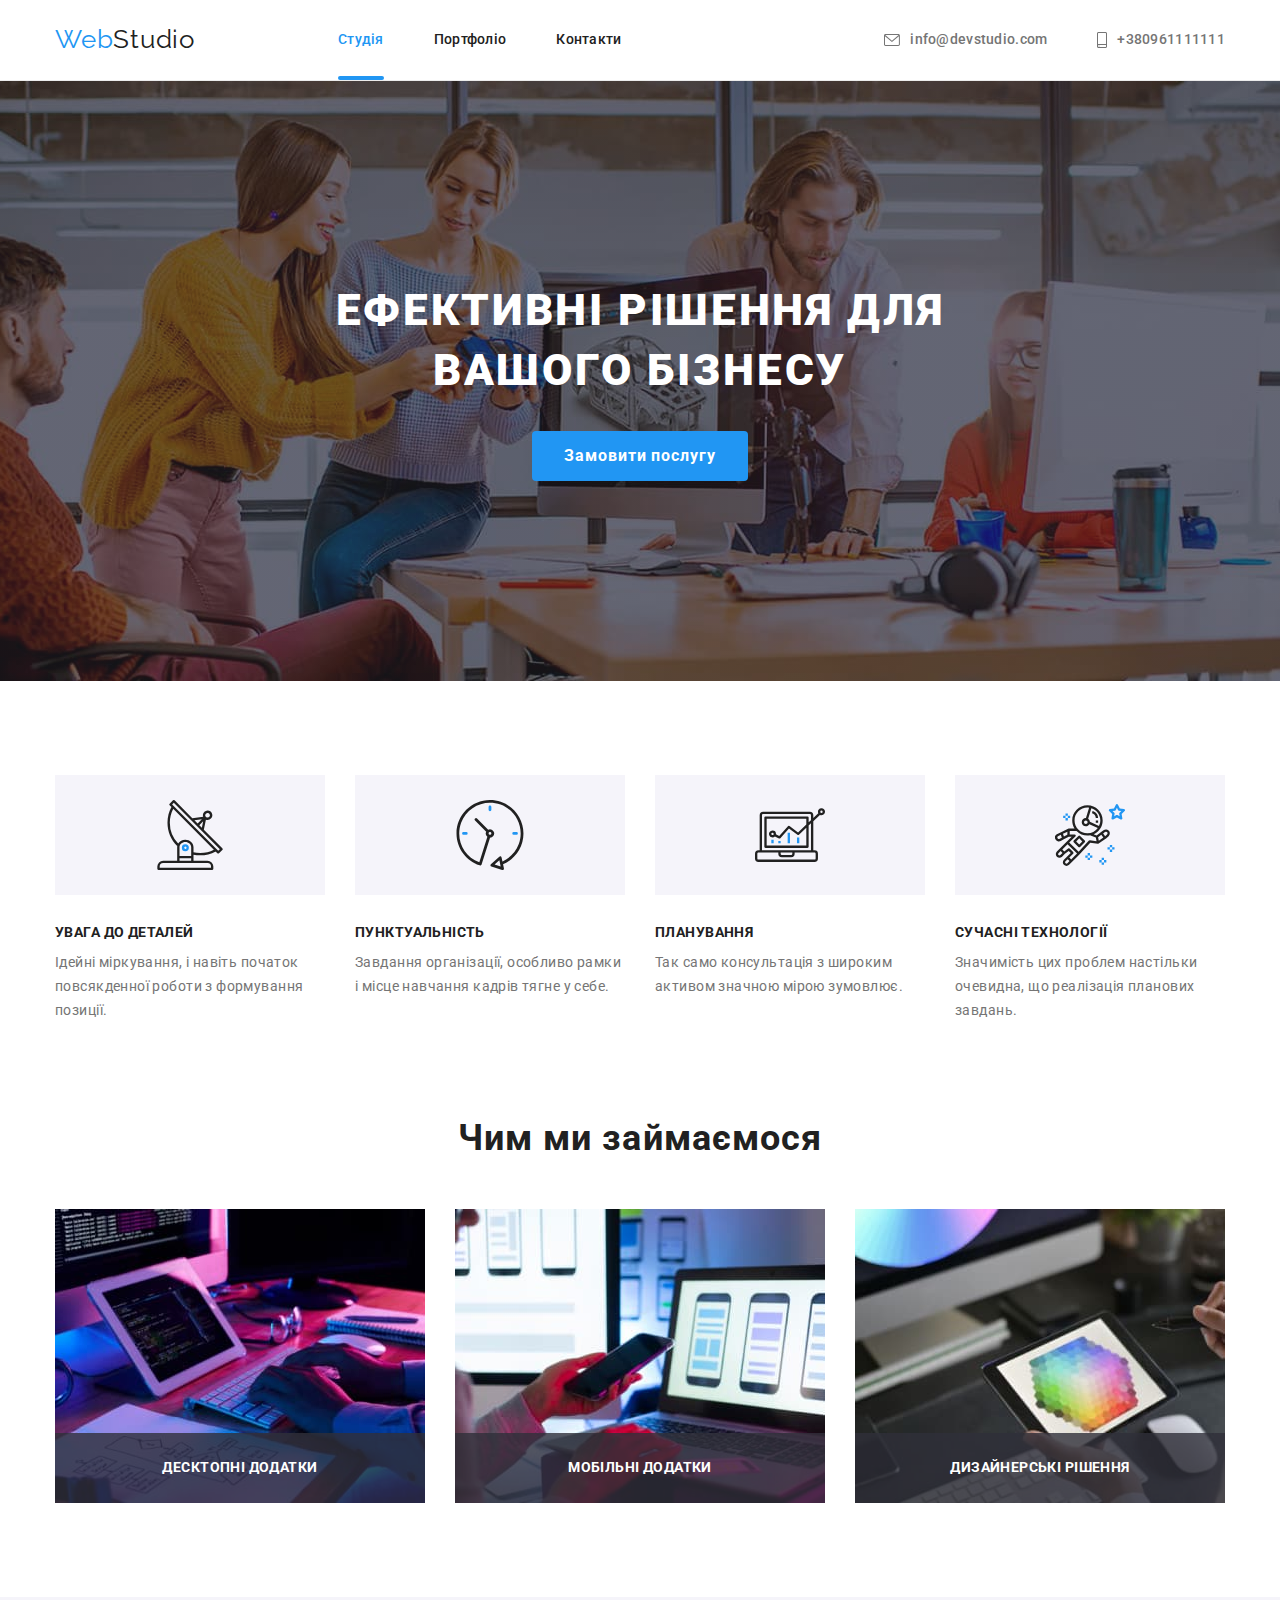
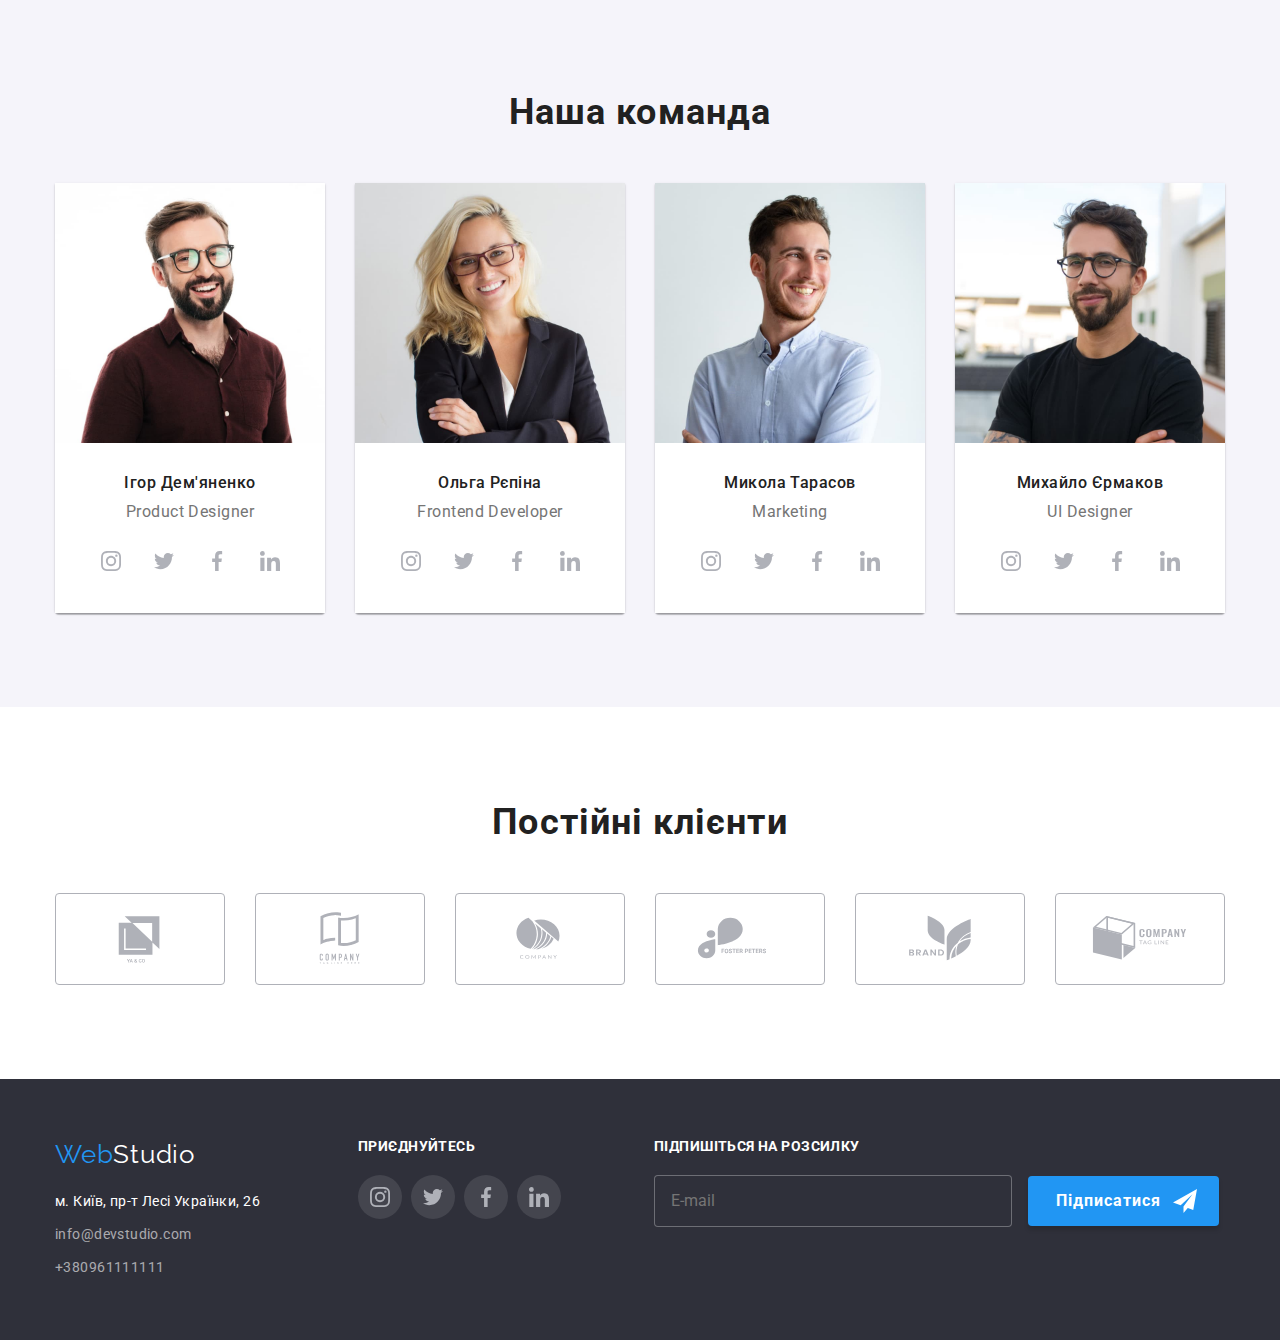
==== commit a77191df: "Correct homework" ====
--- a/index.html
+++ b/index.html
@@ -435,23 +435,23 @@
             
             <div class="form-field">
                 <label for="username">Ім'я</label>
-                <input type="text" id="username">
+                <input type="text" id="username" name="username">
                 <svg class="input-icon">
                     <use href="./images/icon.svg#person-black"></use>
                 </svg>
             </div>
             
             <div class="form-field">
-                <label for="email">Пошта</label>
-                <input type="email" id="email">
+                <label for="mail">Пошта</label>
+                <input type="email" id="mail" name="email">
                 <svg class="input-icon">
                     <use href="./images/icon.svg#email-black"></use>
                 </svg>
             </div>
            
             <div class="form-field">
-                <label for="tel">Телефон</label>
-                <input type="tel" id="tel">
+                <label for="phone">Телефон</label>
+                <input type="tel" id="phone" name="tel">
                 <svg class="input-icon">
                     <use href="./images/icon.svg#phone-black"></use>
                 </svg>
@@ -459,15 +459,19 @@
            
             <div class="form-field">
                 <label for="comment">Коментар</label>
-                <textarea type="text" id="comment" placeholder="Введіть текст" rows="5"> </textarea>
+                <textarea type="text" name="comment" rows="5" id="comment" placeholder="Введіть текст"></textarea>
             </div>
 
         
-
-            <div class="check-box">
-                <input type="checkbox" name="agree" id="agree">
-                <label for="agree">Погоджуюся з розсилкою та приймаю <a href="">Умови договіру</a></label>
-            </div>
+                <label class="label">
+                    <input class="checkbox" type="checkbox" name="agree">
+                    <svg class="icon-checkbox">
+                        <use href="./images/icon.svg#check"></use>
+                    </svg>
+                    Погоджуюся з розсилкою та приймаю 
+                    <a href="">Умови договіру</a>
+                </label>
+
             
             <button class="modal-batton" type="submit">Відправити</button>
 
--- a/css/styles.css
+++ b/css/styles.css
@@ -156,7 +156,6 @@
 .hero {
     text-align: center;
     background-color: #C4C4C4;
-    width: 1600px;
     padding-top: 200px;
     padding-bottom: 200px;
     margin-left: auto;
@@ -566,7 +565,11 @@
     cursor: pointer;
     width: 191px;
     padding: 10px 62px 10px 28px;
-   
+
+   transition: background-color 250ms cubic-bezier(0.4, 0, 0.2, 1);
+}
+.subscribe-button:hover, .subscribe-button:focus {
+    background-color: rgba(24, 140, 232, 1);
 }
 .icon-airplane {
     position: absolute;
@@ -629,7 +632,6 @@
     fill: #212121;
     cursor: pointer;
     
-    transition: fill 250ms cubic-bezier(0.4, 0, 0.2, 1);
 }
 .botton-close:hover .x-close,
 .botton-close:focus .x-close {
@@ -638,11 +640,11 @@
 .x-close {
     width: 18px;
     height: 18px;
+
+    transition: fill 250ms cubic-bezier(0.4, 0, 0.2, 1);
 }
 /* FORM */
-.request {
-   
-}
+
 .request p {
     margin-bottom: 12px;
     font-weight: 700;
@@ -656,7 +658,9 @@
     width: 448px;
 }
 .form-field label {
+    display: block;
     margin-bottom: 4px;
+
     color: var(--text-color);
     font-weight: 400;
     font-size: 12px;
@@ -665,20 +669,31 @@
 }
 .form-field input, .form-field textarea {
     width: 100%;
-    padding: 11px;
     border: rgba(33, 33, 33, 0.2) solid 1px;
     border-radius: 4px;
     cursor: pointer;
-    outline: none;
+    padding: 11px;
+
+    transition: border 250ms cubic-bezier(0.4, 0, 0.2, 1);
 }
 .form-field input {
     margin-bottom: 10px;
     padding-left: 40px;
 }
 .form-field textarea {
+    display: block;
+    height: 120px;
     resize: none;
     margin-bottom: 20px;
+    padding: 15px;
     }
+textarea[placeholder] {
+    font-weight: 400;
+    font-size: 12px;
+    line-height: 1.16px;
+    letter-spacing: 0.01em;
+    color: rgba(117, 117, 117, 0.5);
+}
 .input-icon {
     position: absolute;
     left: 12px;
@@ -687,28 +702,53 @@
     display: inline-block;
     width: 18px;
     height: 18px;
-}
-.form-field input:focus~.input-icon {
-    fill: var(--accent-color);
-}
-.form-field:focus-within {
-   border-color: var(--accent-color);
-}
-.check-box {
+
+    transition: fill 250ms cubic-bezier(0.4, 0, 0.2, 1);
+}
+
+.form-field:focus-within .input-icon {
+   fill: var(--accent-color);
+}
+.form-field input:focus, .form-field textarea:focus {
+    border: solid 1px var(--accent-color);
+    outline: none;
+}
+
+/* CHECKBOX */
+.checkbox {
+    -webkit-appearance: none;
+    -moz-appearance: none;
+    appearance: none;
+}
+.checkbox:checked + .icon-checkbox{
+    background-color: var(--accent-color);
+    border-radius: 2px;
+    border-color: var(--accent-color);
+    background-origin: border-box;
+}
+.icon-checkbox {
+    width: 16px;
+    height: 15px;
+    border: #212121 solid 2px;
+    border-radius: 2px;
+    margin-right: 8px;
+
+    transition: background-color 250ms cubic-bezier(0.4, 0, 0.2, 1);
+}
+.label {
     display: flex;
     align-items: center;
-    justify-content: center;
-    margin-bottom: 30px;
-}
-.check-box label {
     font-weight: 400;
     font-size: 14px;
     line-height: 24px;
     letter-spacing: 0.03em;
-    margin-left: 8px;
-}
-.check-box a {
+    margin-bottom: 30px;
+    margin-left: 20px;
+}
+.label a {
     color: var(--accent-color);
+    margin-left: 5px;
+    text-decoration-skip-ink:none ;
 }
 .modal-batton {
     font-family: inherit;
@@ -728,6 +768,7 @@
     box-shadow: 0px 4px 4px rgba(0, 0, 0, 0.15);
     margin-left: auto;
     margin-right: auto;
+
     transition: background-color 250ms cubic-bezier(0.4, 0, 0.2, 1);
 }
 .modal-batton:hover,
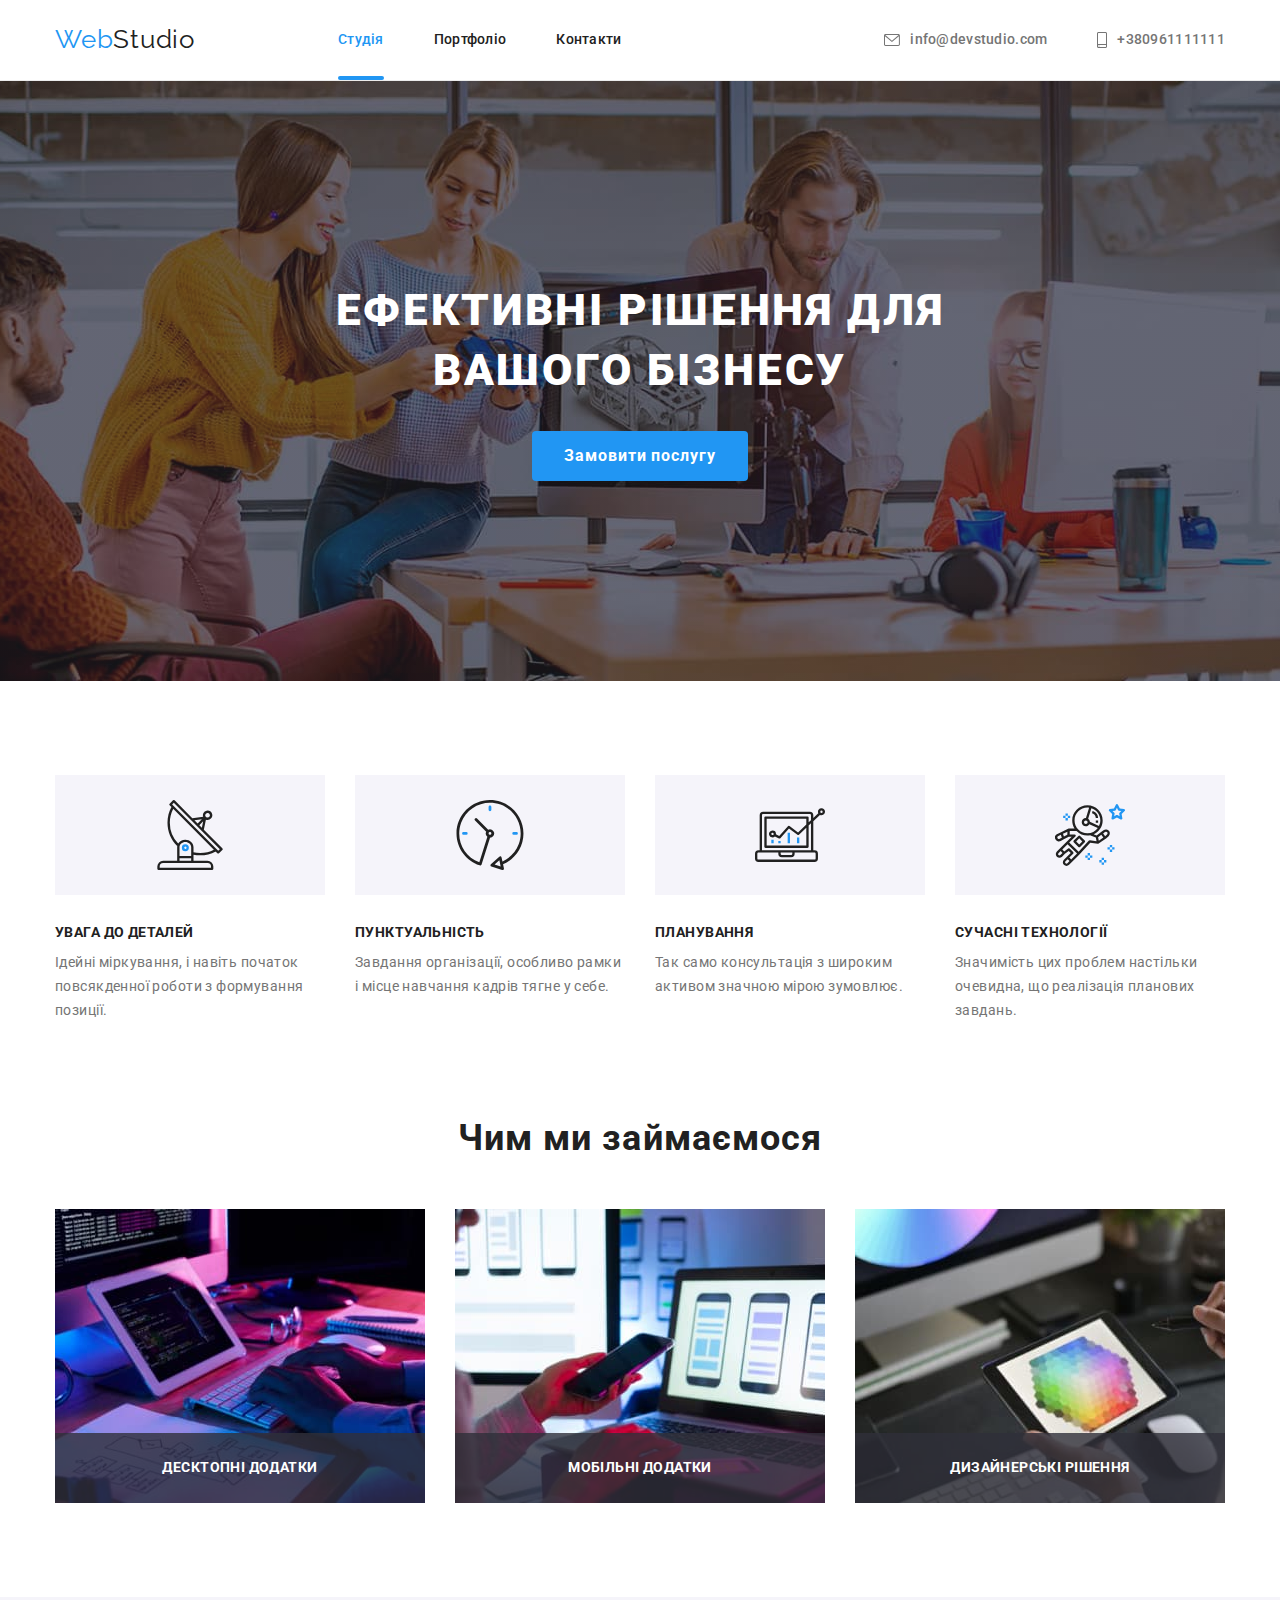
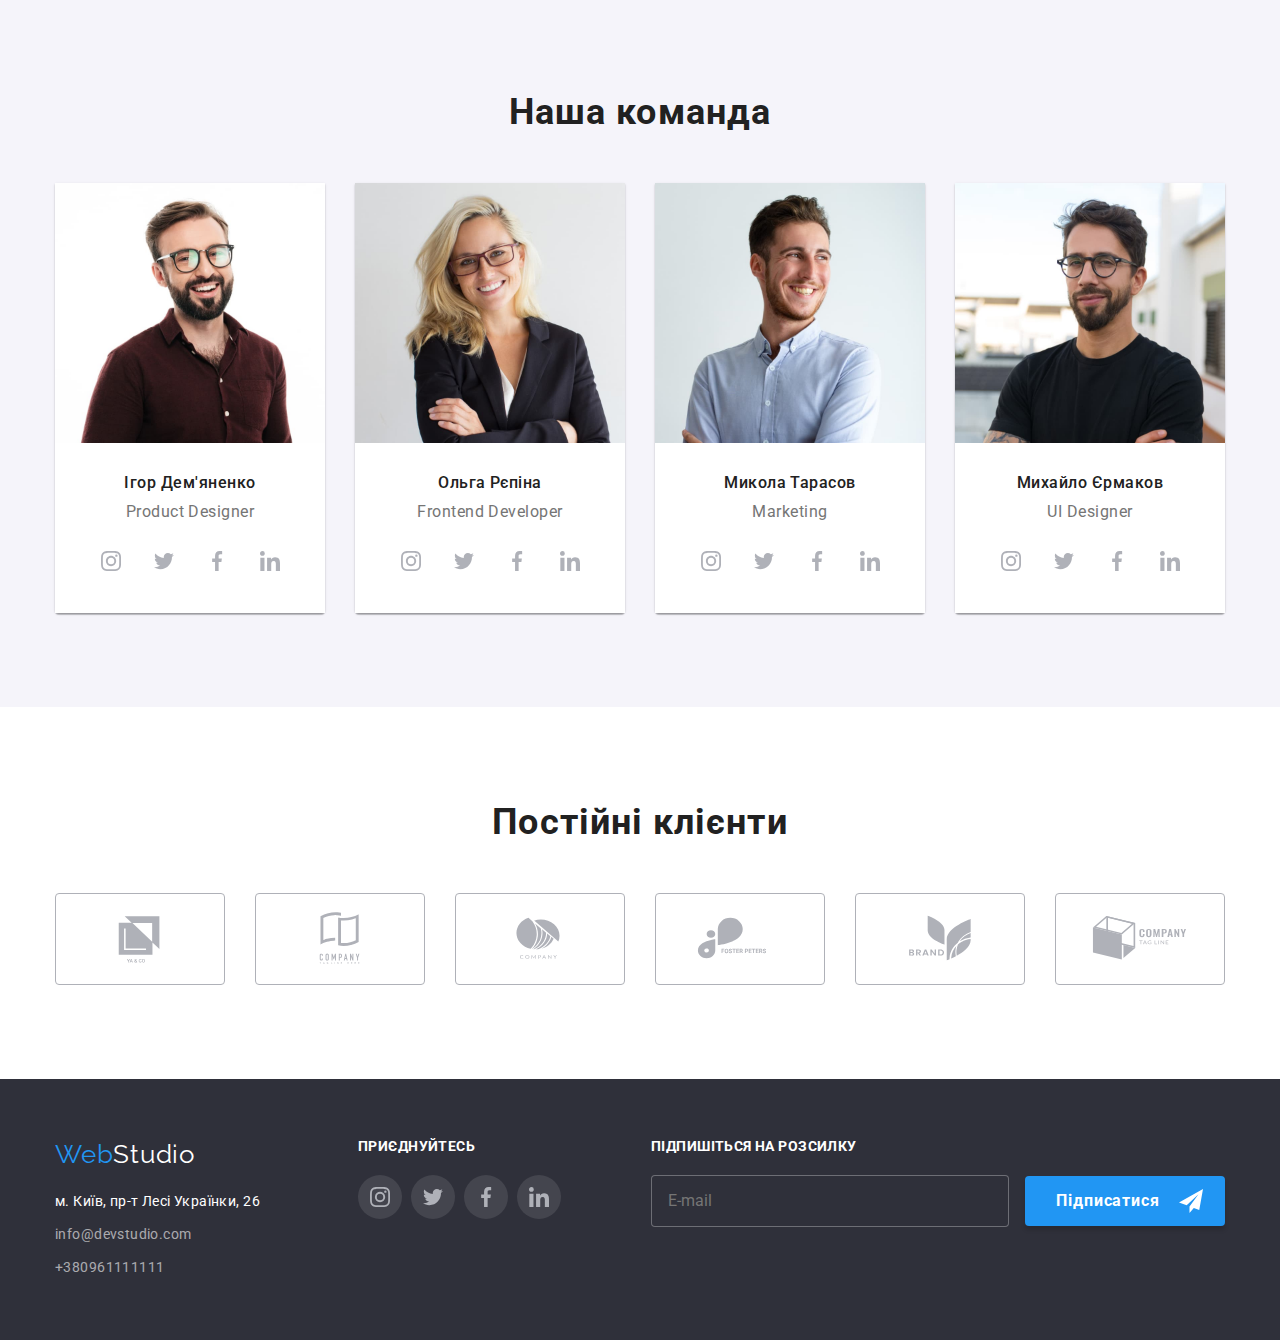
==== commit 5f331a8e: "Some changes in form-subscribe" ====
--- a/index.html
+++ b/index.html
@@ -21,7 +21,8 @@
 
 <header class="header">
    
-<div class="container header-nav">
+<div class="container">
+    <div class="header-nav">
     <nav>
         <ul class="site-nav list">
 
@@ -51,6 +52,7 @@
         </li>
 
     </ul>
+    </div>
     </div>
 </header>
 
--- a/css/styles.css
+++ b/css/styles.css
@@ -99,7 +99,7 @@
     color: var(--accent-color);
 }
 
-.site-nav a.current::after {
+.site-nav .link.current::after {
     position: absolute;
     bottom: 0;
     left: 0;
@@ -528,7 +528,7 @@
 }
 /* FORM-IN-FOOTER */
 .subscribe {
-    margin-left: 93px;
+    margin-left: auto;
 }
 .subscribe p {
     font-weight: 700;
@@ -563,7 +563,7 @@
     border-radius: 4px;
     border: none;
     cursor: pointer;
-    width: 191px;
+    width: 200px;
     padding: 10px 62px 10px 28px;
 
    transition: background-color 250ms cubic-bezier(0.4, 0, 0.2, 1);
